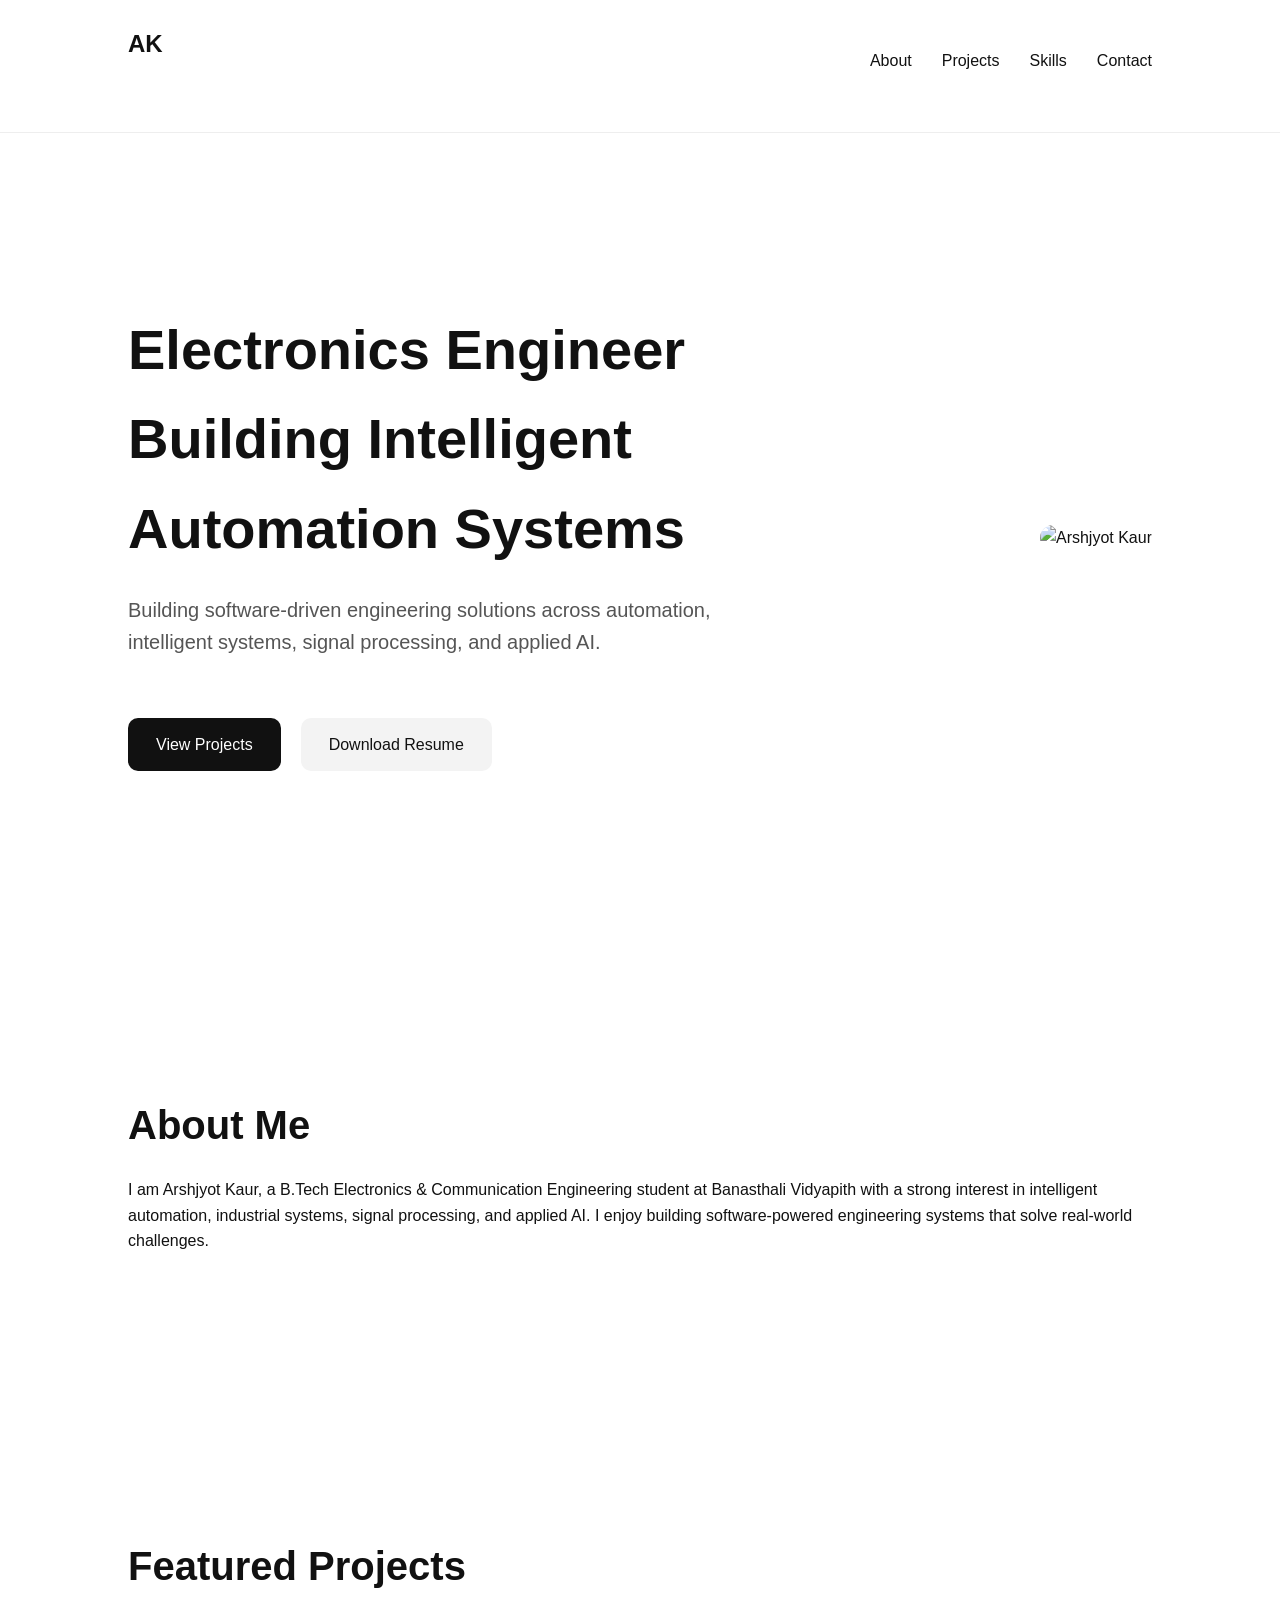
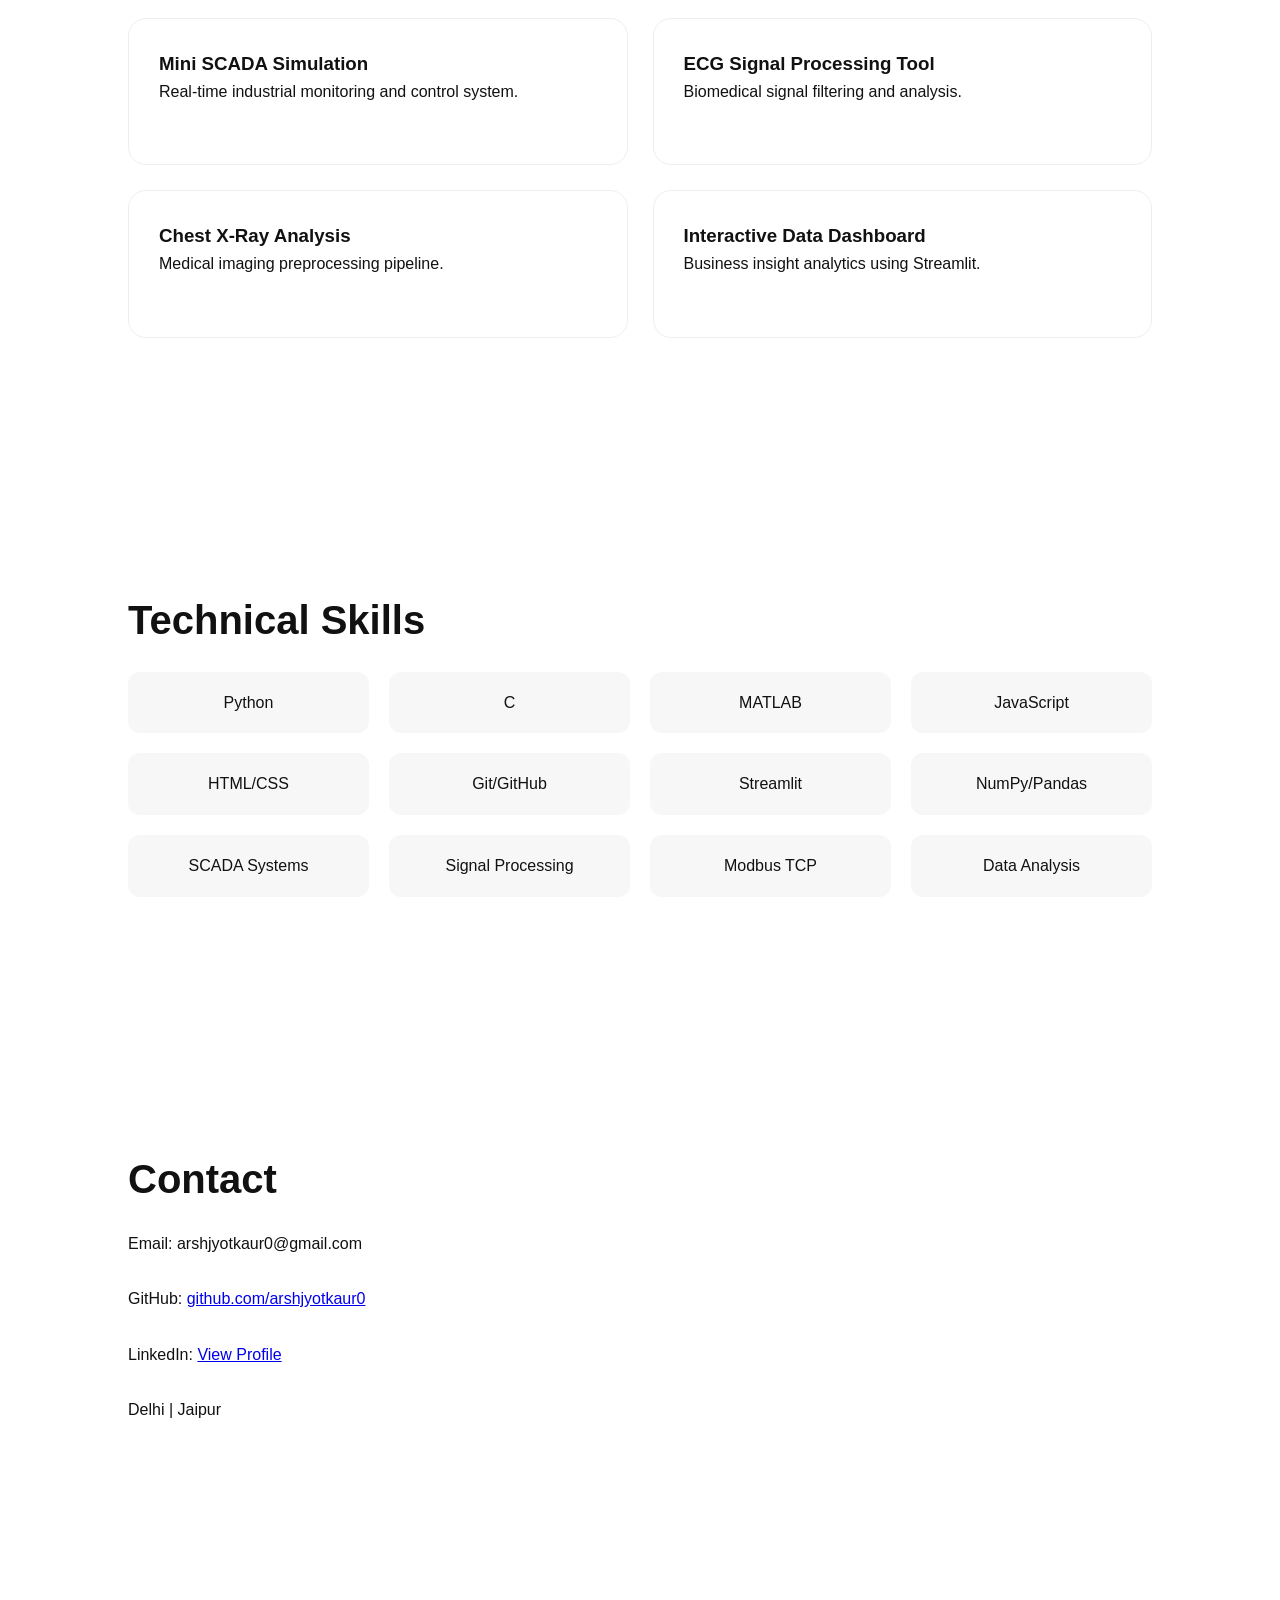
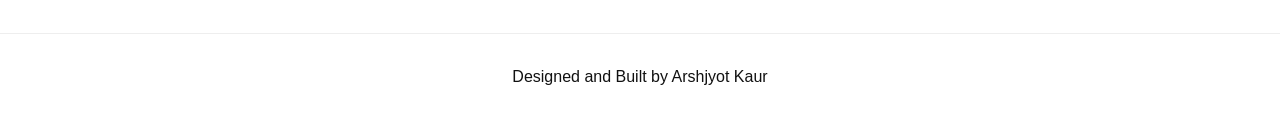
==== index.html @ 8d1c4013 "fresh clean deploy" ====
<!DOCTYPE html>
<html lang="en">
<head>
<meta charset="UTF-8">
<meta name="viewport" content="width=device-width, initial-scale=1.0">
<title>Arshjyot Kaur | Portfolio</title>
<link rel="stylesheet" href="style.css">
</head>

<body>

<header>
<nav>
<div class="logo">AK</div>
<ul>
<li><a href="#about">About</a></li>
<li><a href="#projects">Projects</a></li>
<li><a href="#skills">Skills</a></li>
<li><a href="#contact">Contact</a></li>
</ul>
</nav>
</header>

<section class="hero">

<div class="hero-text">
<h1>Electronics Engineer Building Intelligent Automation Systems</h1>

<p>
Building software-driven engineering solutions across automation,
intelligent systems, signal processing, and applied AI.
</p>

<div class="buttons">
<a href="#projects" class="btn">View Projects</a>
<a href="resume.pdf" class="btn secondary" download>Download Resume</a>
</div>
</div>

<div class="hero-image">
<img src="photo.jpeg" alt="Arshjyot Kaur">
</div>

</section>

<section id="about">
<h2>About Me</h2>

<p>
I am Arshjyot Kaur, a B.Tech Electronics & Communication Engineering student
at Banasthali Vidyapith with a strong interest in intelligent automation,
industrial systems, signal processing, and applied AI. I enjoy building
software-powered engineering systems that solve real-world challenges.
</p>

</section>

<section id="projects">

<h2>Featured Projects</h2>

<div class="project-grid">

<a href="scada.html" class="card">
<h3>Mini SCADA Simulation</h3>
<p>Real-time industrial monitoring and control system.</p>
</a>

<a href="ecg.html" class="card">
<h3>ECG Signal Processing Tool</h3>
<p>Biomedical signal filtering and analysis.</p>
</a>

<a href="xray.html" class="card">
<h3>Chest X-Ray Analysis</h3>
<p>Medical imaging preprocessing pipeline.</p>
</a>

<a href="dashboard.html" class="card">
<h3>Interactive Data Dashboard</h3>
<p>Business insight analytics using Streamlit.</p>
</a>

</div>

</section>

<section id="skills">

<h2>Technical Skills</h2>

<div class="skills-grid">

<div>Python</div>
<div>C</div>
<div>MATLAB</div>
<div>JavaScript</div>
<div>HTML/CSS</div>
<div>Git/GitHub</div>
<div>Streamlit</div>
<div>NumPy/Pandas</div>
<div>SCADA Systems</div>
<div>Signal Processing</div>
<div>Modbus TCP</div>
<div>Data Analysis</div>

</div>

</section>

<section id="contact">

<h2>Contact</h2>

<p>Email: arshjyotkaur0@gmail.com</p>

<p>
GitHub:
<a href="https://github.com/arshjyotkaur0">
github.com/arshjyotkaur0
</a>
</p>

<p>
LinkedIn:
<a href="https://www.linkedin.com/in/arshjyot-kaur-823009333">
View Profile
</a>
</p>

<p>Delhi | Jaipur</p>

</section>

<footer>
Designed and Built by Arshjyot Kaur
</footer>

<script src="script.js"></script>

</body>
</html>
---- style.css ----
*{
margin:0;
padding:0;
box-sizing:border-box;
font-family:Arial,sans-serif;
}

body{
background:#ffffff;
color:#111;
line-height:1.6;
}

nav{
display:flex;
justify-content:space-between;
padding:25px 10%;
position:sticky;
top:0;
background:white;
border-bottom:1px solid #eee;
}

.logo{
font-weight:bold;
font-size:24px;
}

nav ul{
display:flex;
list-style:none;
gap:30px;
}

nav a{
text-decoration:none;
color:#111;
}

.hero{
display:flex;
align-items:center;
justify-content:space-between;
padding:100px 10%;
min-height:90vh;
}

.hero-text{
max-width:600px;
}

.hero h1{
font-size:56px;
margin-bottom:20px;
}

.hero p{
font-size:20px;
margin-bottom:30px;
color:#555;
}

.hero-image img{
width:350px;
border-radius:20px;
}

.buttons{
display:flex;
gap:20px;
}

.btn{
padding:14px 28px;
background:#111;
color:white;
text-decoration:none;
border-radius:10px;
}

.secondary{
background:#f3f3f3;
color:#111;
}

section{
padding:100px 10%;
}

h2{
font-size:40px;
margin-bottom:30px;
}

.project-grid{
display:grid;
grid-template-columns:repeat(2,1fr);
gap:25px;
}

.card{
padding:30px;
border:1px solid #eee;
border-radius:18px;
text-decoration:none;
color:#111;
transition:.3s;
}

.card:hover{
transform:translateY(-8px);
box-shadow:0 10px 30px rgba(0,0,0,0.08);
}

.skills-grid{
display:grid;
grid-template-columns:repeat(4,1fr);
gap:20px;
}

.skills-grid div{
padding:18px;
background:#f7f7f7;
border-radius:12px;
text-align:center;
}

footer{
padding:30px;
text-align:center;
border-top:1px solid #eee;
margin-top:80px;
}

@media(max-width:900px){

.hero{
flex-direction:column;
text-align:center;
}

.project-grid,
.skills-grid{
grid-template-columns:1fr;
}

.hero-image img{
margin-top:40px;
width:250px;
}

}
ul{
margin:20px 0 30px 25px;
line-height:2;
}

section p{
margin-bottom:30px;
}

.btn{
display:inline-block;
margin-top:30px;
}

h1{
margin-bottom:25px;
}

h2{
margin-top:50px;
margin-bottom:20px;
}
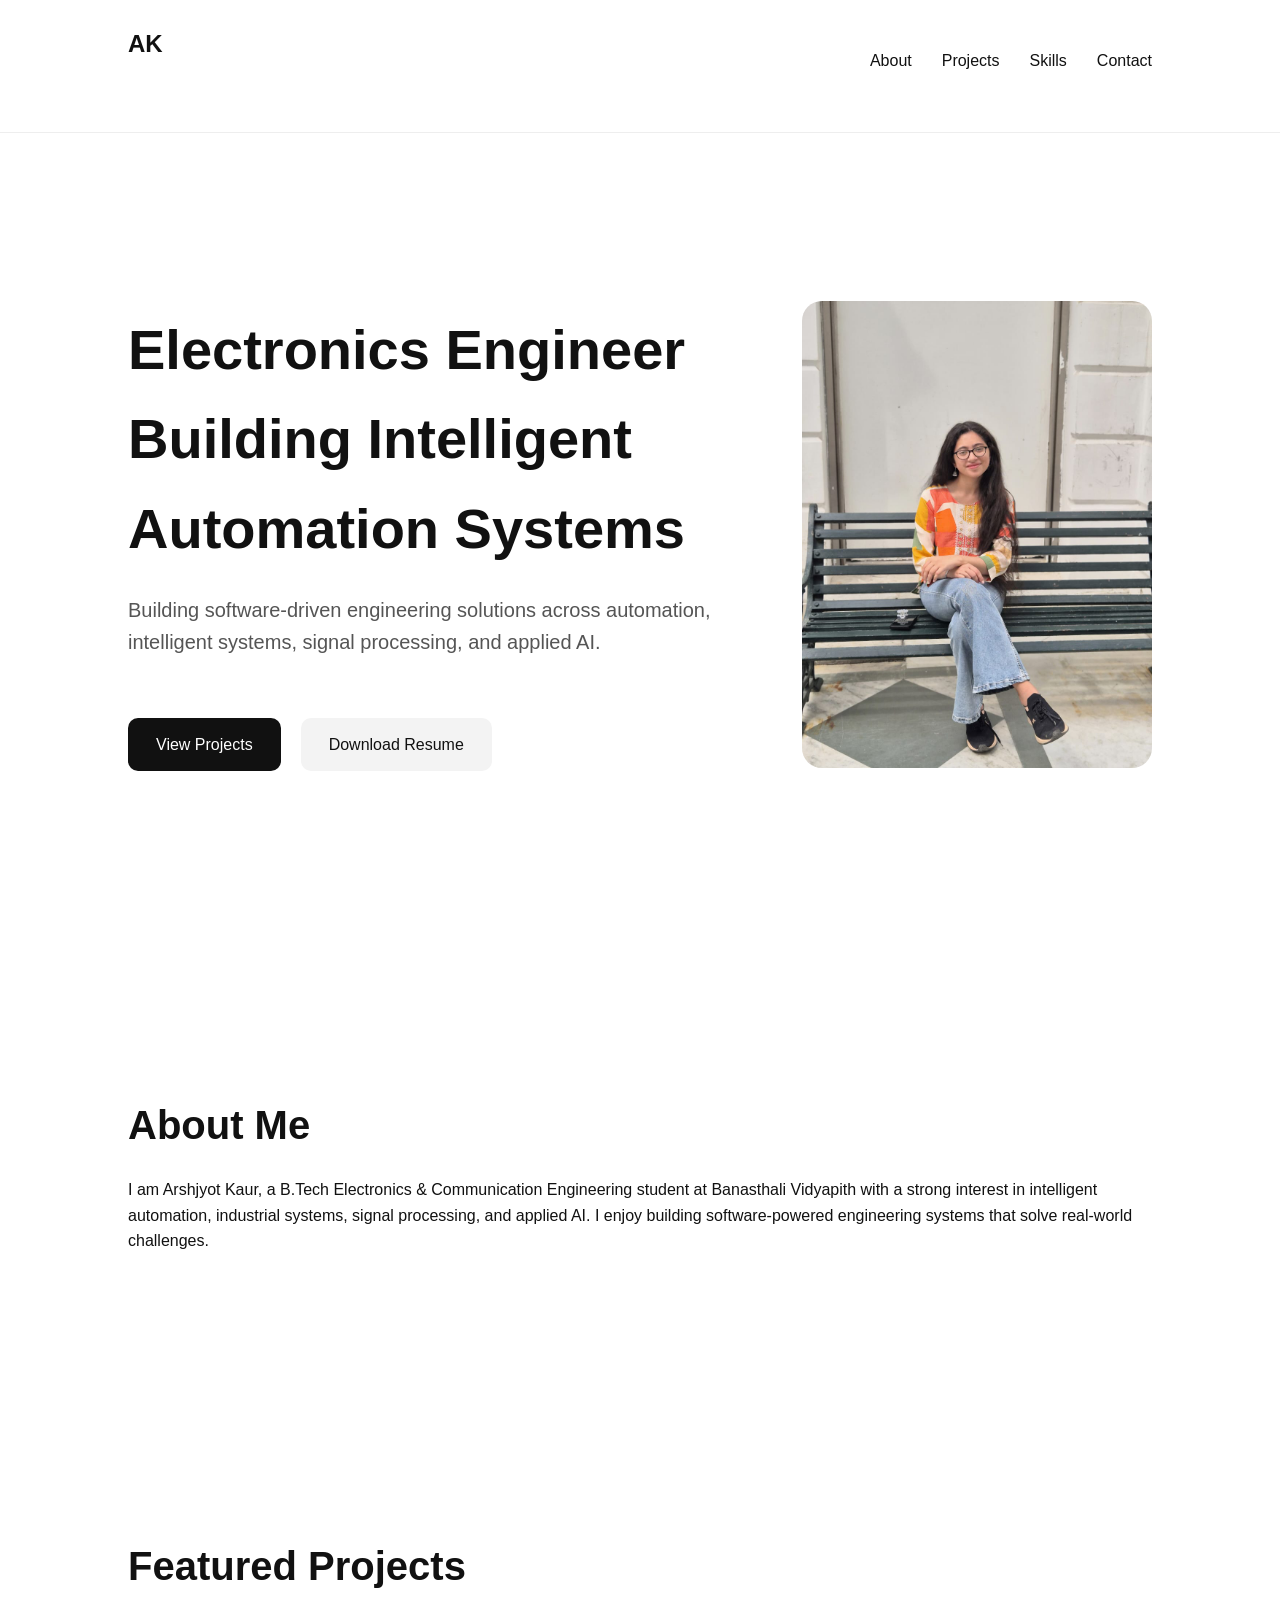
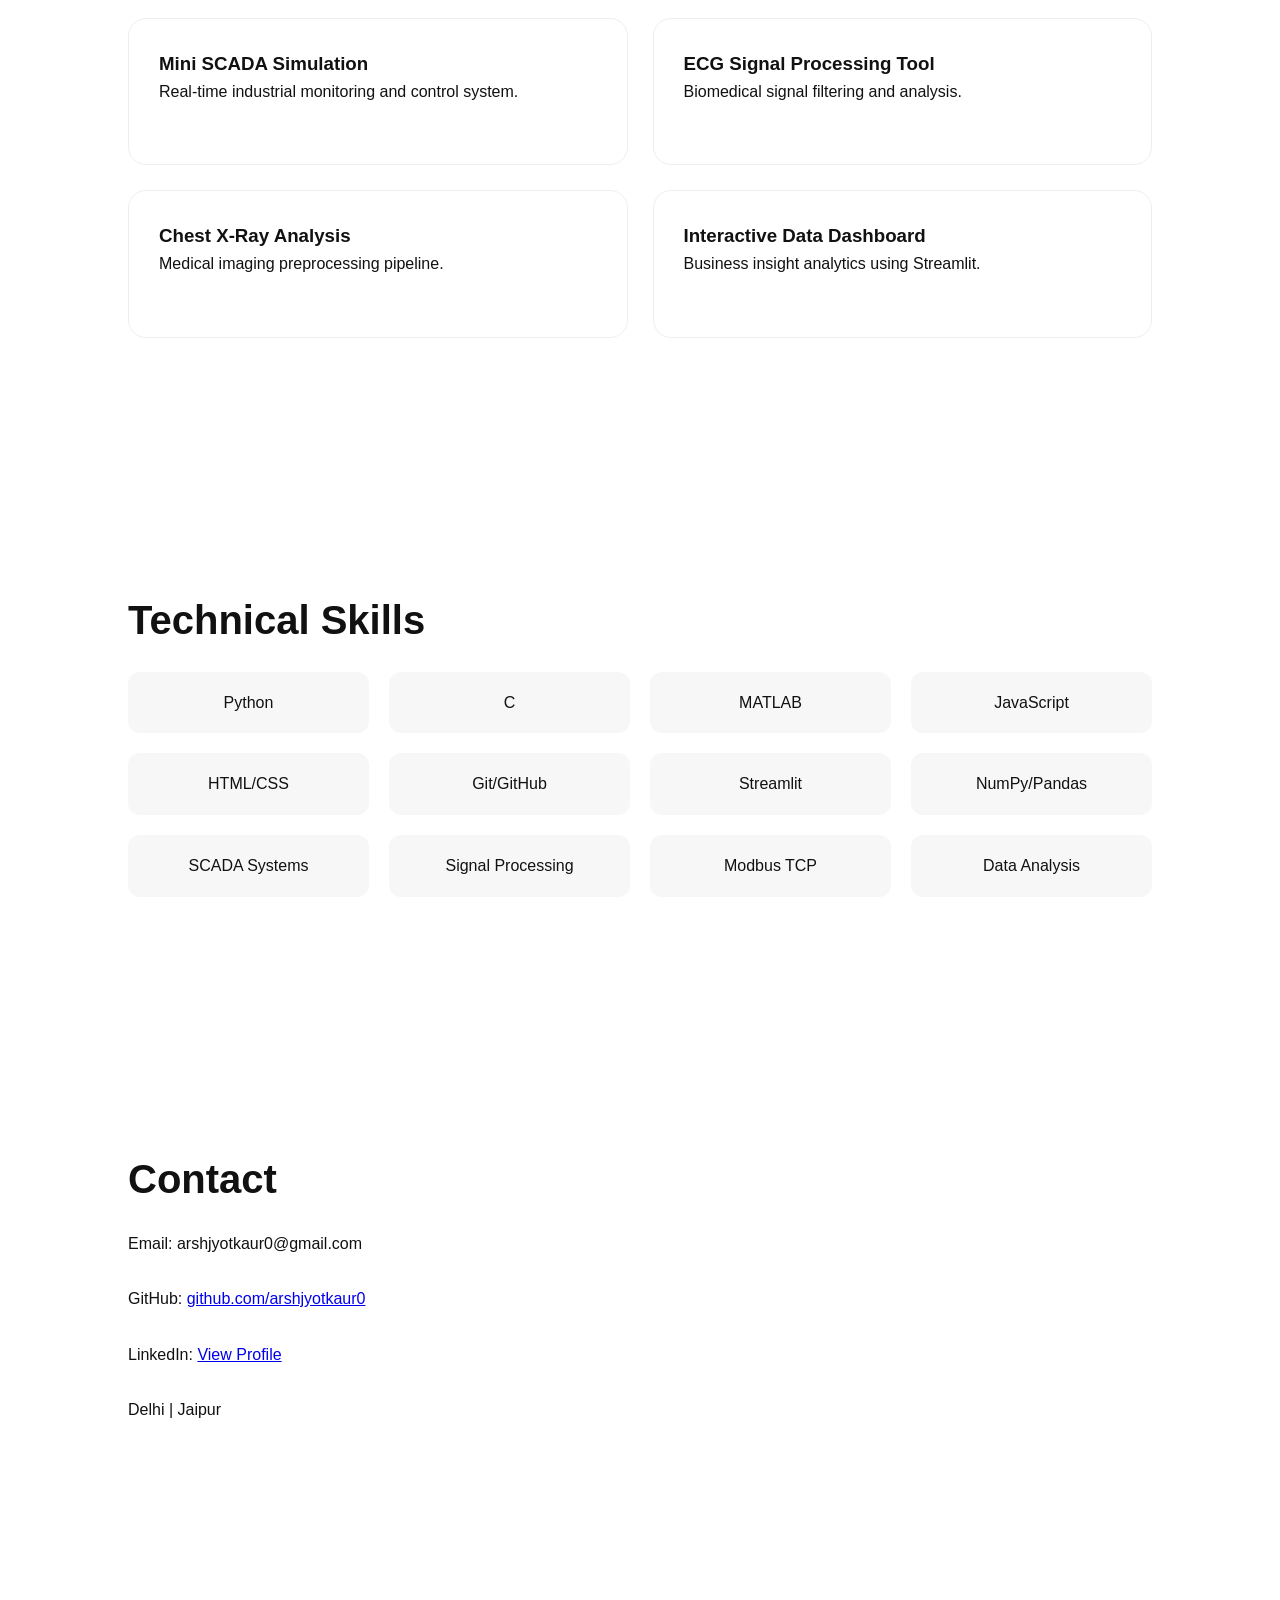
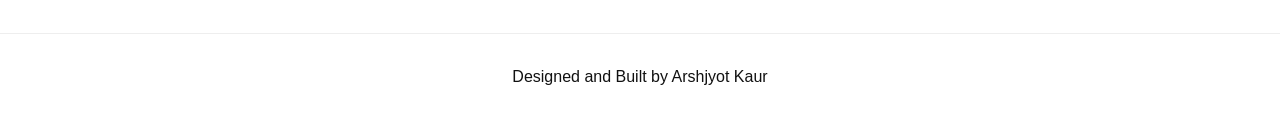
==== commit cd7b81a6: "fixed photo" ====
--- a/index.html
+++ b/index.html
@@ -38,7 +38,7 @@
 </div>
 
 <div class="hero-image">
-<img src="photo.jpeg" alt="Arshjyot Kaur">
+<img src="photo.jpg" alt="Arshjyot Kaur">
 </div>
 
 </section>
